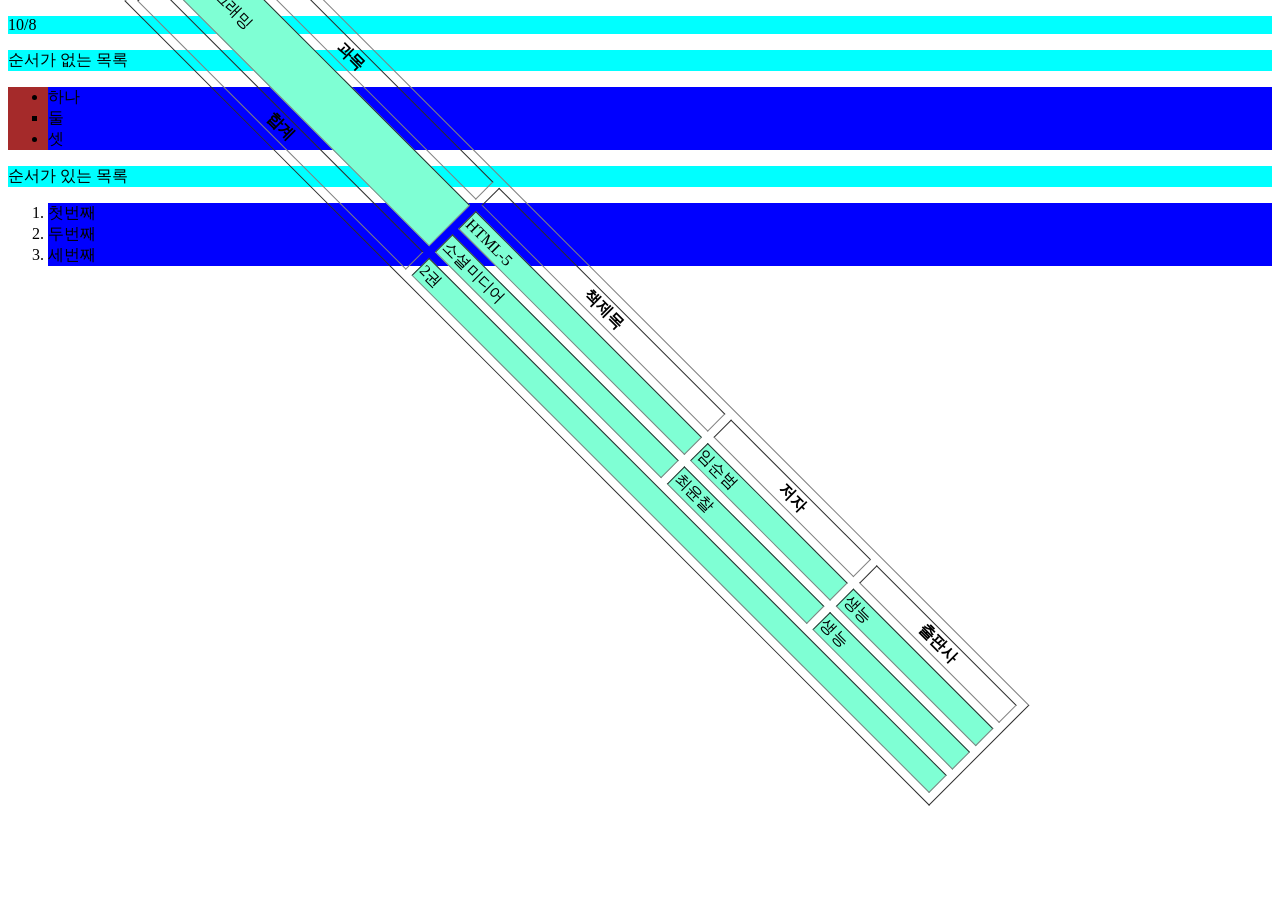
==== index.html @ 02bc5df5 "Initial commit" ====
<!DOCTYPE html>
<html>
    <head>
        <meta charset="UTF-8">
        <style type="text/css"> /*외부면 링크*/
            ul {list-style-position: outside;}/*앞으로 한칸*/
            li.usa {list-style-image: circle;}
            li.korea {list-style-type: square}
            #book {width:90%;min-width: 600px; border-spacing: 8px;
            transform: rotate(45deg);}
            p {background-color: aqua;}
            p:hover{background-color: yellow; transition: background-color 8s;}
            ul {background-color: brown;}
            li {background-color: blue;}
            td {background-color: aquamarine;}
        </style>
    </head>
    <body>
        <p>10/8</p>
        <p>순서가 없는 목록</p>
        <ul>
            <li class="usa">하나</li>
            <li class="korea">둘</li>
            <li class="usa">셋</li>
        </ul>
        <p>순서가 있는 목록</p>
        <ol>
            <li>첫번째</li>
            <li>두번째</li>
            <li>세번째</li>
        </ol>

        <table border="1" id="book"> <!--표, border 선굴기-->
            <tr><!--첫줄-->
                <th>과목</th>
                <th>책제목</th>
                <th>저자</th>
                <th>출판사</th>
            </tr>
            <tr> 
                <td rowspan="2">웹프로그래밍</td>
                <td>HTML-5</td>
                <td>임순범</td>
                <td>생능</td>
            </tr>
            <tr>
                <td>소셜미디어</td>
                <td>최윤찰</td>
                <td>생능</td>
            </tr>
            <tr>
                <th>합계</th>
                <td colspan="3">2권</td>
            </tr>
        </table>
    </body>
</html>
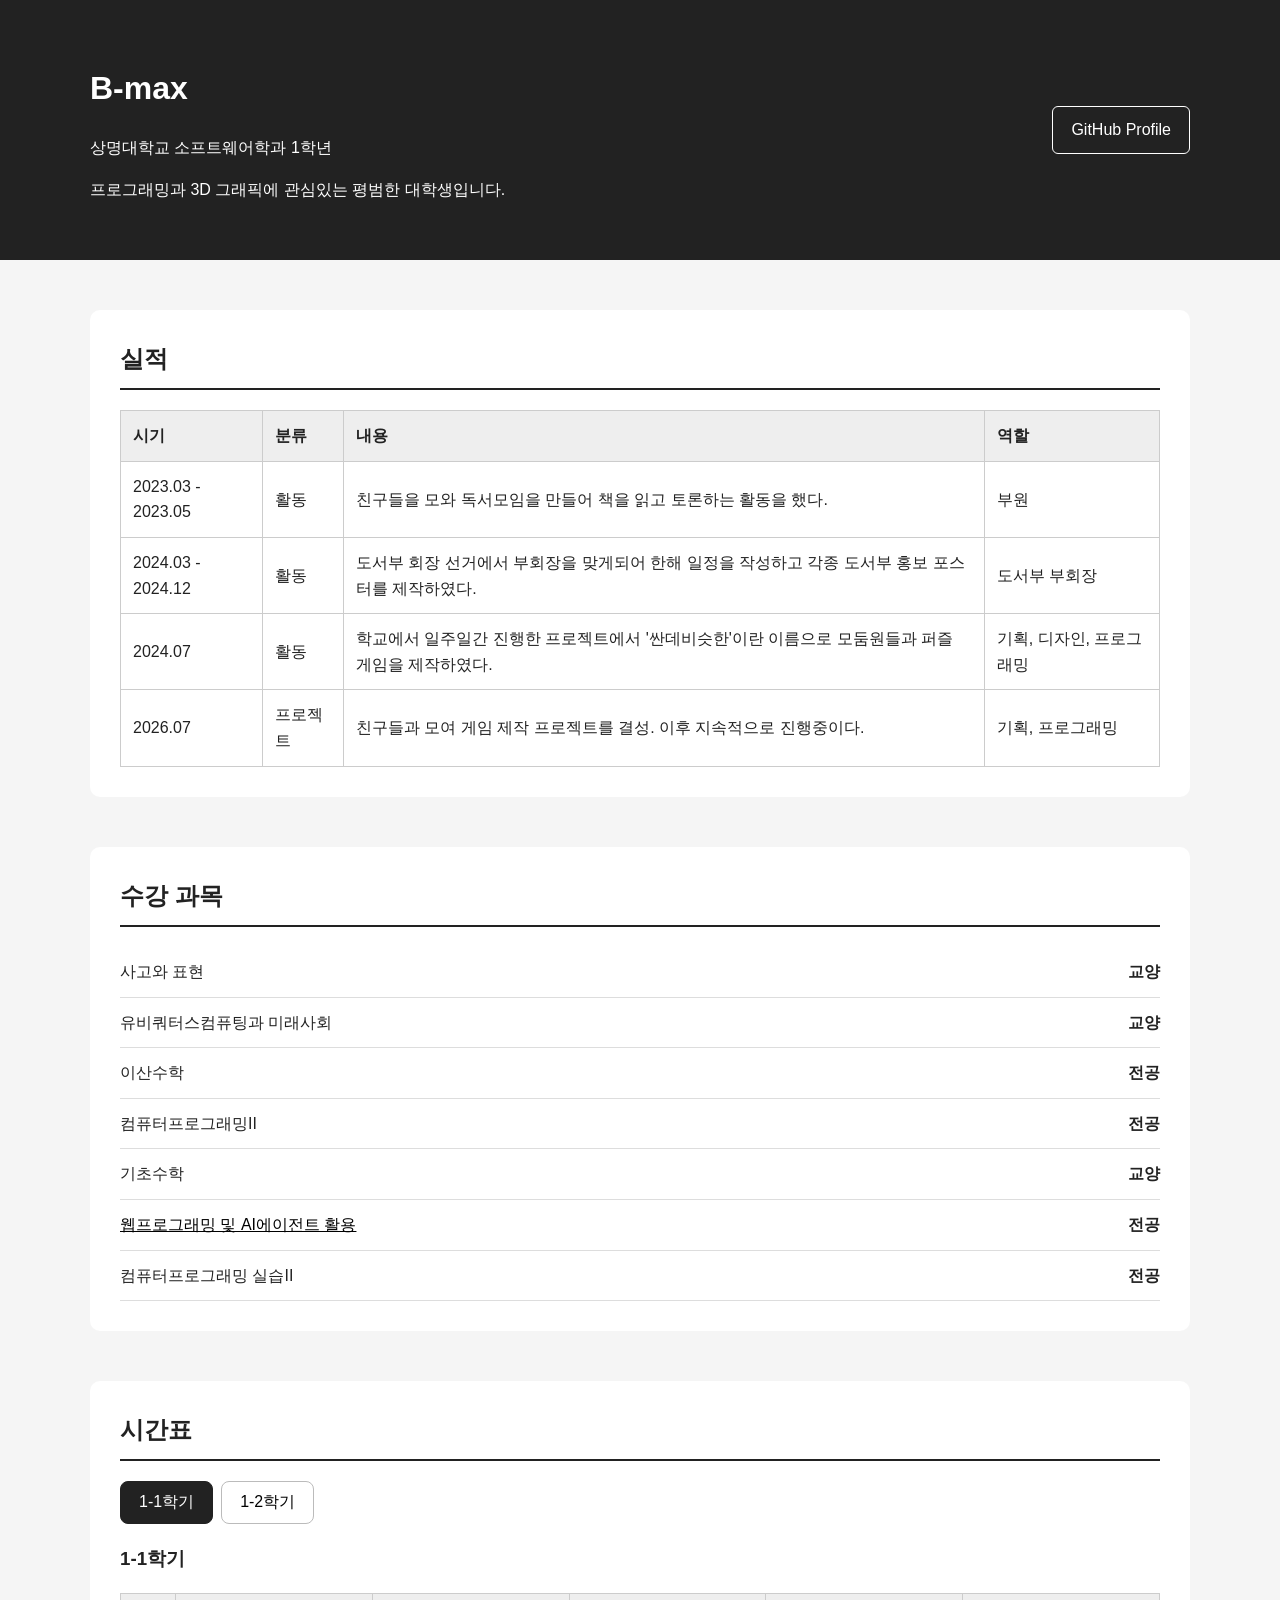
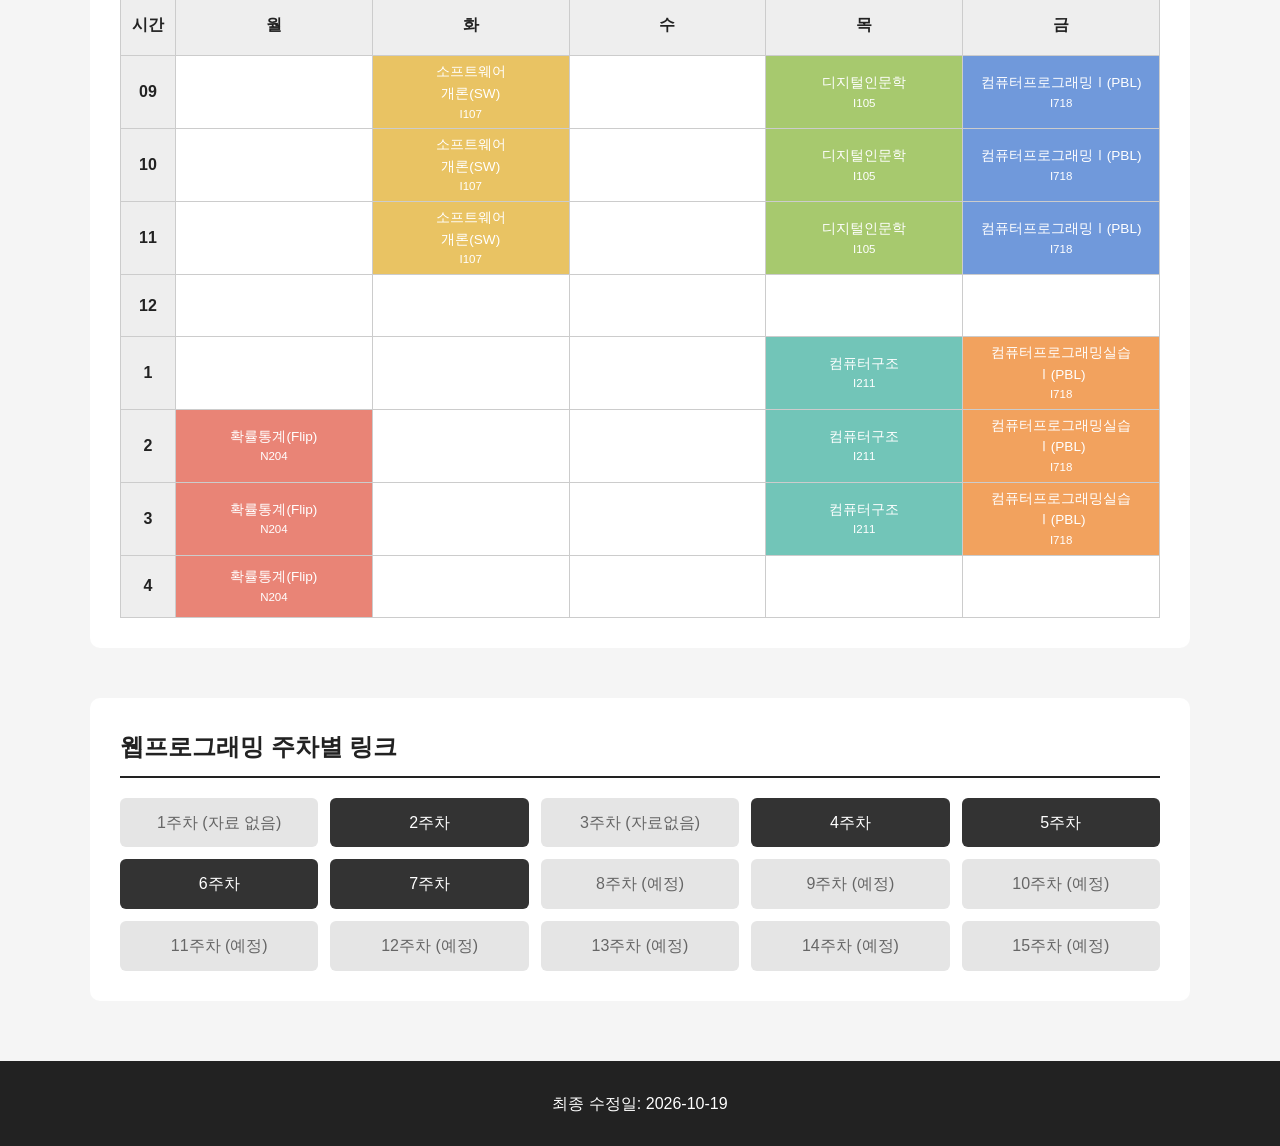
==== commit f706a28e: "Add personal resume page" ====
--- a/index.html
+++ b/index.html
@@ -1,57 +1,106 @@
 <!DOCTYPE html>
-<html>
-    <head>
-        <meta charset="UTF-8">
-        <style type="text/css"> /*외부면 링크*/
-            ul {list-style-position: outside;}/*앞으로 한칸*/
-            li.usa {list-style-image: circle;}
-            li.korea {list-style-type: square}
-            #book {width:90%;min-width: 600px; border-spacing: 8px;
-            transform: rotate(45deg);}
-            p {background-color: aqua;}
-            p:hover{background-color: yellow; transition: background-color 8s;}
-            ul {background-color: brown;}
-            li {background-color: blue;}
-            td {background-color: aquamarine;}
-        </style>
-    </head>
-    <body>
-        <p>10/8</p>
-        <p>순서가 없는 목록</p>
-        <ul>
-            <li class="usa">하나</li>
-            <li class="korea">둘</li>
-            <li class="usa">셋</li>
-        </ul>
-        <p>순서가 있는 목록</p>
-        <ol>
-            <li>첫번째</li>
-            <li>두번째</li>
-            <li>세번째</li>
-        </ol>
+<html lang="ko">
+<head>
+<meta charset="UTF-8">
+<meta name="viewport" content="width=device-width, initial-scale=1.0">
+<title>개인 이력서</title>
+<link rel="stylesheet" href="style.css">
+</head>
+<body>
+<header>
+  <div class="container header-content">
+    <div>
+      <h1>B-max</h1>
+      <p>상명대학교 소프트웨어학과 1학년</p>
+      <p>프로그래밍과 3D 그래픽에 관심있는 평범한 대학생입니다.</p>
+    </div>
+    <a class="github-link" href="https://github.com/b-max-cop" target="_blank" rel="noopener noreferrer">GitHub Profile</a>
+  </div>
+</header>
 
-        <table border="1" id="book"> <!--표, border 선굴기-->
-            <tr><!--첫줄-->
-                <th>과목</th>
-                <th>책제목</th>
-                <th>저자</th>
-                <th>출판사</th>
-            </tr>
-            <tr> 
-                <td rowspan="2">웹프로그래밍</td>
-                <td>HTML-5</td>
-                <td>임순범</td>
-                <td>생능</td>
-            </tr>
-            <tr>
-                <td>소셜미디어</td>
-                <td>최윤찰</td>
-                <td>생능</td>
-            </tr>
-            <tr>
-                <th>합계</th>
-                <td colspan="3">2권</td>
-            </tr>
-        </table>
-    </body>
-</html>+<main class="container">
+<section id="achievements">
+<h2>실적</h2>
+<table>
+<thead><tr><th>시기</th><th>분류</th><th>내용</th><th>역할</th></tr></thead>
+<tbody>
+<tr><td>2023.03 - 2023.05</td><td>활동</td><td>친구들을 모와 독서모임을 만들어 책을 읽고 토론하는 활동을 했다.</td><td>부원</td></tr>
+<tr><td>2024.03 - 2024.12</td><td>활동</td><td>도서부 회장 선거에서 부회장을 맞게되어 한해 일정을 작성하고 각종 도서부 홍보 포스터를 제작하였다.</td><td>도서부 부회장</td></tr>
+<tr><td>2024.07</td><td>활동</td><td>학교에서 일주일간 진행한 프로젝트에서 '싼데비슷한'이란 이름으로 모둠원들과 퍼즐 게임을 제작하였다.</td><td>기획, 디자인, 프로그래밍</td></tr>
+<tr><td>2026.07</td><td>프로젝트</td><td>친구들과 모여 게임 제작 프로젝트를 결성. 이후 지속적으로 진행중이다.</td><td>기획, 프로그래밍</td></tr>
+</tbody>
+</table>
+</section>
+
+<section id="courses">
+<h2>수강 과목</h2>
+<ul class="course-list">
+<li><span>사고와 표현</span><b>교양</b></li>
+<li><span>유비쿼터스컴퓨팅과 미래사회</span><b>교양</b></li>
+<li><span>이산수학</span><b>전공</b></li>
+<li><span>컴퓨터프로그래밍II</span><b>전공</b></li>
+<li><span>기초수학</span><b>교양</b></li>
+<li><a href="#weekly-practice">웹프로그래밍 및 AI에이전트 활용</a><b>전공</b></li>
+<li><span>컴퓨터프로그래밍 실습II</span><b>전공</b></li>
+</ul>
+</section>
+
+<section id="timetable">
+<h2>시간표</h2>
+<div class="semester-buttons">
+<button class="semester-button active" data-semester="first">1-1학기</button>
+<button class="semester-button" data-semester="second">1-2학기</button>
+</div>
+
+<div id="schedule-first" class="schedule-panel active">
+<h3>1-1학기</h3>
+<table class="schedule-table">
+<thead><tr><th>시간</th><th>월</th><th>화</th><th>수</th><th>목</th><th>금</th></tr></thead>
+<tbody>
+<tr><th>09</th><td></td><td class="yellow">소프트웨어<br>개론(SW)<small>I107</small></td><td></td><td class="lime">디지털인문학<small>I105</small></td><td class="blue">컴퓨터프로그래밍Ⅰ(PBL)<small>I718</small></td></tr>
+<tr><th>10</th><td></td><td class="yellow">소프트웨어<br>개론(SW)<small>I107</small></td><td></td><td class="lime">디지털인문학<small>I105</small></td><td class="blue">컴퓨터프로그래밍Ⅰ(PBL)<small>I718</small></td></tr>
+<tr><th>11</th><td></td><td class="yellow">소프트웨어<br>개론(SW)<small>I107</small></td><td></td><td class="lime">디지털인문학<small>I105</small></td><td class="blue">컴퓨터프로그래밍Ⅰ(PBL)<small>I718</small></td></tr>
+<tr><th>12</th><td></td><td></td><td></td><td></td><td></td></tr>
+<tr><th>1</th><td></td><td></td><td></td><td class="green">컴퓨터구조<small>I211</small></td><td class="orange">컴퓨터프로그래밍실습Ⅰ(PBL)<small>I718</small></td></tr>
+<tr><th>2</th><td class="red">확률통계(Flip)<small>N204</small></td><td></td><td></td><td class="green">컴퓨터구조<small>I211</small></td><td class="orange">컴퓨터프로그래밍실습Ⅰ(PBL)<small>I718</small></td></tr>
+<tr><th>3</th><td class="red">확률통계(Flip)<small>N204</small></td><td></td><td></td><td class="green">컴퓨터구조<small>I211</small></td><td class="orange">컴퓨터프로그래밍실습Ⅰ(PBL)<small>I718</small></td></tr>
+<tr><th>4</th><td class="red">확률통계(Flip)<small>N204</small></td><td></td><td></td><td></td><td></td></tr>
+</tbody>
+</table>
+</div>
+
+<div id="schedule-second" class="schedule-panel">
+<h3>1-2학기</h3>
+<table class="schedule-table">
+<thead><tr><th>시간</th><th>월</th><th>화</th><th>수</th><th>목</th><th>금</th></tr></thead>
+<tbody>
+<tr><th>9</th><td></td><td class="yellow">유비쿼터스<br>컴퓨팅과미래사회<small>I310</small></td><td></td><td class="green">컴퓨터프로그래밍Ⅱ(PBL)<small>I718</small></td><td></td></tr>
+<tr><th>10</th><td class="red">사고와표현<small>I305</small></td><td class="yellow">유비쿼터스<br>컴퓨팅과미래사회<small>I310</small></td><td></td><td class="green">컴퓨터프로그래밍Ⅱ(PBL)<small>I718</small></td><td></td></tr>
+<tr><th>11</th><td class="red">사고와표현<small>I305</small></td><td class="yellow">유비쿼터스<br>컴퓨팅과미래사회<small>I310</small></td><td></td><td class="green">컴퓨터프로그래밍Ⅱ(PBL)<small>I718</small></td><td></td></tr>
+<tr><th>12</th><td class="red">사고와표현<small>I305</small></td><td></td><td></td><td class="blue">기초수학<small>I208</small></td><td></td></tr>
+<tr><th>1</th><td></td><td class="lime">이산수학<small>I110</small></td><td></td><td class="blue">기초수학<small>I208</small></td><td class="purple">컴퓨터프로그래밍실습Ⅱ(PBL)<small>I718</small></td></tr>
+<tr><th>2</th><td></td><td class="lime">이산수학<small>I110</small></td><td></td><td class="blue">기초수학<small>I208</small></td><td class="purple">컴퓨터프로그래밍실습Ⅱ(PBL)<small>I718</small></td></tr>
+<tr><th>3</th><td></td><td class="lime">이산수학<small>I110</small></td><td></td><td class="orange">웹프로그래밍 및<br>AI에이전트 활용<small>I109</small></td><td class="purple">컴퓨터프로그래밍실습Ⅱ(PBL)<small>I718</small></td></tr>
+<tr><th>4</th><td></td><td></td><td></td><td class="orange">웹프로그래밍 및<br>AI에이전트 활용<small>I109</small></td><td></td></tr>
+<tr><th>5</th><td></td><td></td><td></td><td class="orange">웹프로그래밍 및<br>AI에이전트 활용<small>I109</small></td><td></td></tr>
+</tbody>
+</table>
+</div>
+</section>
+
+<section id="weekly-practice">
+<h2>웹프로그래밍 주차별 링크</h2>
+<ol class="week-list">
+<li><span>1주차 (자료 없음)</a></li><li><a href="week/DOC01.html">2주차</a></li><li><span>3주차 (자료없음)</a></li>
+<li><a href="week/DOC02.html">4주차</a></li><li><a href="week/DOC04.html">5주차</a></li><li><a href="week/DOC04.html">6주차</a></li>
+<li><a href="week/DOC05.html">7주차</a></li><li><span>8주차 (예정)</span></li><li><span>9주차 (예정)</span></li>
+<li><span>10주차 (예정)</span></li><li><span>11주차 (예정)</span></li><li><span>12주차 (예정)</span></li>
+<li><span>13주차 (예정)</span></li><li><span>14주차 (예정)</span></li><li><span>15주차 (예정)</span></li>
+</ol>
+</section>
+</main>
+
+<footer><div class="container">최종 수정일: 2026-10-19</div></footer>
+<script src="script.js"></script>
+</body>
+</html>
--- a/style.css
+++ b/style.css
@@ -0,0 +1,51 @@
+*{box-sizing:border-box}body{margin:0;font-family:Arial,"Noto Sans KR",sans-serif;line-height:1.6;color:#222;background:#f5f5f5}
+.container{width:min(1100px,calc(100% - 40px));margin:auto}
+
+header{background:#222;color:white}
+.header-content{min-height:260px;display:flex;align-items:center;justify-content:space-between;gap:40px}.profile h1{margin:0 0 8px;font-size:2.2rem}
+.profile p{margin:6px 0}
+.github-link {padding: 10px 18px;border: 1px solid white;border-radius: 6px;text-decoration: none;color: white;}
+.github-link:visited {color: white;}
+.github-link:hover,.github-link:focus {background-color: white;color: #222;text-decoration: none;}
+
+section{margin:50px 0;padding:30px;background:white;border-radius:10px}
+
+h2{margin-top:0;border-bottom:2px solid #222;padding-bottom:10px}
+
+table{width:100%;border-collapse:collapse}
+
+th,td{padding:12px;border:1px solid #ccc;text-align:left}
+
+th{background:#eee}.course-list{margin:0;padding:0;list-style:none}
+
+.course-list li{display:flex;justify-content:space-between;padding:12px 0;border-bottom:1px solid #ddd}
+.course-list a{text-decoration:underline; color:black}
+
+.semester-buttons{display:flex;gap:8px;margin-bottom:20px}
+.semester-button{padding:10px 18px;border:1px solid #bbb;border-radius:8px;background:white;font-size:1rem;cursor:pointer}
+.semester-button.active{background:#222;color:white;border-color:#222}
+
+.schedule-panel{display:none}.schedule-panel.active{display:block}
+.schedule-table{table-layout:fixed;min-width:720px}
+.schedule-table th,.schedule-table td{height:62px;padding:5px;text-align:center;vertical-align:middle}
+.schedule-table th:first-child{width:55px}
+.schedule-table td{font-size:.85rem}
+.schedule-table small{display:block;font-size:.72rem}
+
+.red{background:#e98476;color:white}
+.yellow{background:#e9c363;color:white}
+.green{background:#72c5b8;color:white}
+.blue{background:#7099db;color:white}
+.lime{background:#a7c96e;color:white}
+.purple{background:#9778d8;color:white}
+.orange{background:#f2a25e;color:white}
+
+.week-list{display:grid;grid-template-columns:repeat(5,1fr);gap:12px;margin:0;padding:0;list-style:none}
+.week-list a,.week-list span{display:block;padding:12px;text-align:center;border-radius:6px}
+.week-list a{color:white;background:#333;text-decoration:none}
+.week-list span{color:#666;background:#e5e5e5}
+
+footer{margin-top:60px;padding:30px 0;background:#222;color:white;text-align:center}
+@media(max-width:700px){.header-content{padding:40px 0;flex-direction:column;align-items:flex-start}
+.week-list{grid-template-columns:repeat(2,1fr)}
+section{padding:20px}}
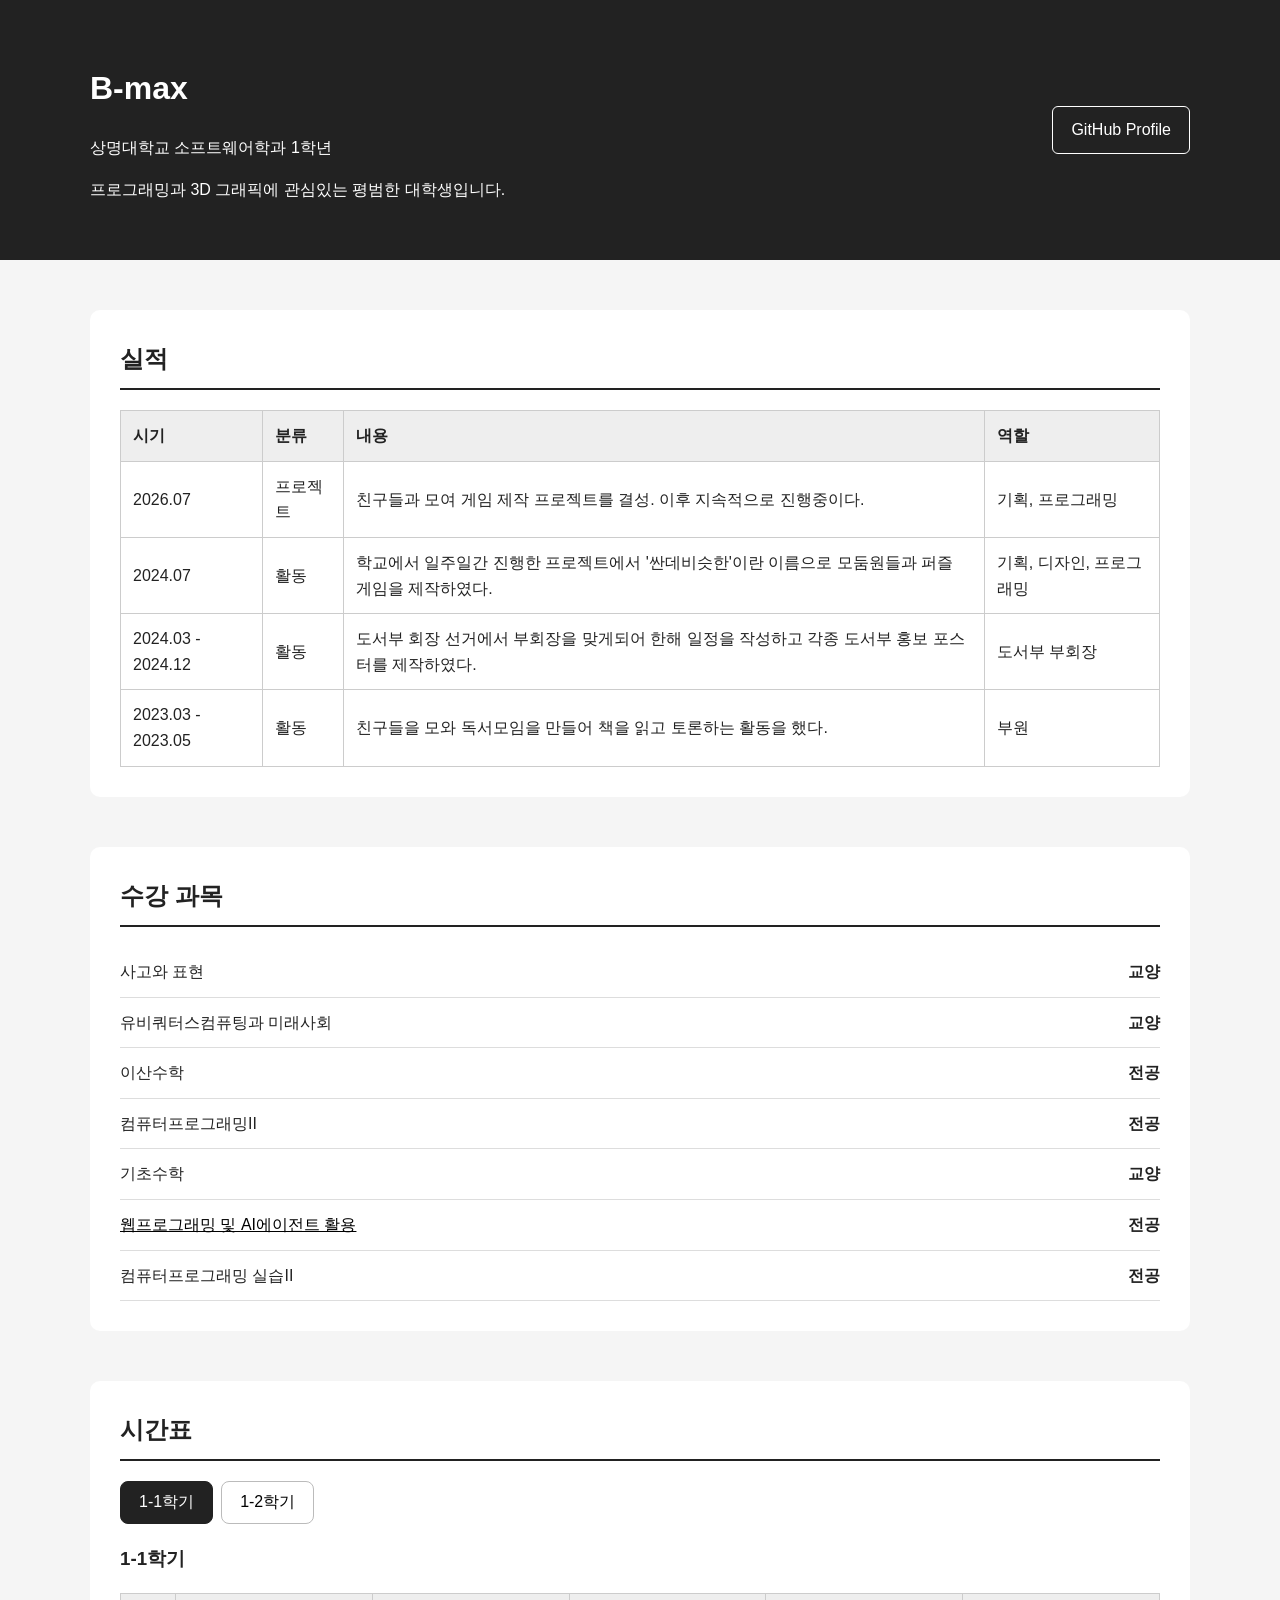
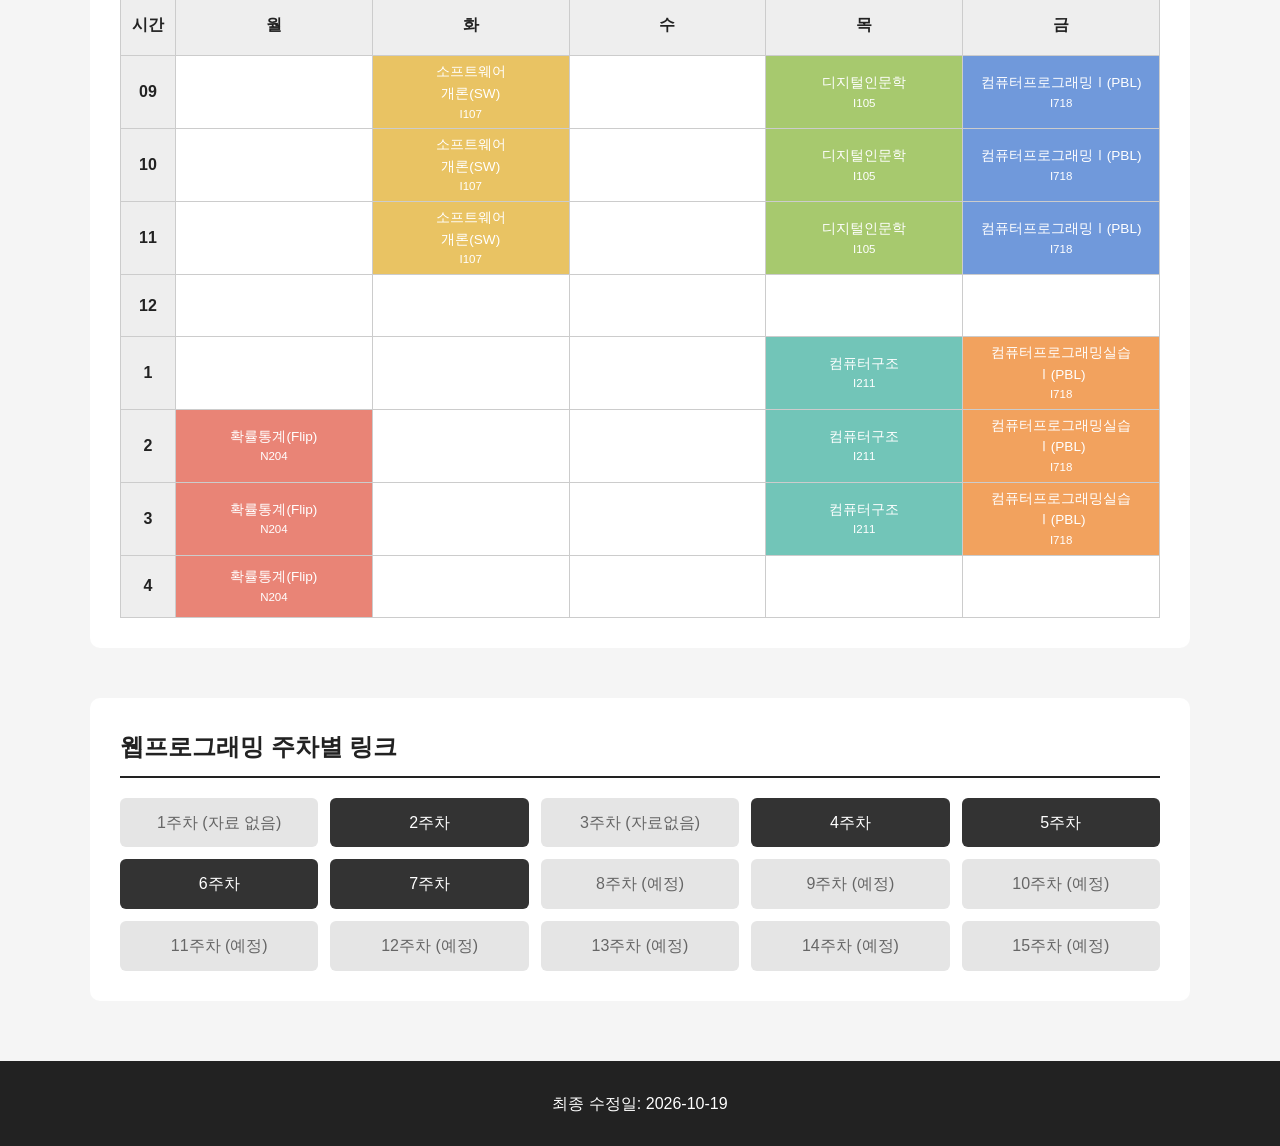
==== commit f0c8913a: "Initial commit" ====
--- a/index.html
+++ b/index.html
@@ -24,10 +24,10 @@
 <table>
 <thead><tr><th>시기</th><th>분류</th><th>내용</th><th>역할</th></tr></thead>
 <tbody>
+<tr><td>2026.07</td><td>프로젝트</td><td>친구들과 모여 게임 제작 프로젝트를 결성. 이후 지속적으로 진행중이다.</td><td>기획, 프로그래밍</td></tr>
+<tr><td>2024.07</td><td>활동</td><td>학교에서 일주일간 진행한 프로젝트에서 '싼데비슷한'이란 이름으로 모둠원들과 퍼즐 게임을 제작하였다.</td><td>기획, 디자인, 프로그래밍</td></tr>
+<tr><td>2024.03 - 2024.12</td><td>활동</td><td>도서부 회장 선거에서 부회장을 맞게되어 한해 일정을 작성하고 각종 도서부 홍보 포스터를 제작하였다.</td><td>도서부 부회장</td></tr>
 <tr><td>2023.03 - 2023.05</td><td>활동</td><td>친구들을 모와 독서모임을 만들어 책을 읽고 토론하는 활동을 했다.</td><td>부원</td></tr>
-<tr><td>2024.03 - 2024.12</td><td>활동</td><td>도서부 회장 선거에서 부회장을 맞게되어 한해 일정을 작성하고 각종 도서부 홍보 포스터를 제작하였다.</td><td>도서부 부회장</td></tr>
-<tr><td>2024.07</td><td>활동</td><td>학교에서 일주일간 진행한 프로젝트에서 '싼데비슷한'이란 이름으로 모둠원들과 퍼즐 게임을 제작하였다.</td><td>기획, 디자인, 프로그래밍</td></tr>
-<tr><td>2026.07</td><td>프로젝트</td><td>친구들과 모여 게임 제작 프로젝트를 결성. 이후 지속적으로 진행중이다.</td><td>기획, 프로그래밍</td></tr>
 </tbody>
 </table>
 </section>
@@ -91,7 +91,7 @@
 <section id="weekly-practice">
 <h2>웹프로그래밍 주차별 링크</h2>
 <ol class="week-list">
-<li><span>1주차 (자료 없음)</a></li><li><a href="week/DOC01.html">2주차</a></li><li><span>3주차 (자료없음)</a></li>
+<li><span>1주차 (자료 없음)</span></li><li><a href="week/DOC01.html">2주차</a></li><li><span>3주차 (자료없음)</span></li>
 <li><a href="week/DOC02.html">4주차</a></li><li><a href="week/DOC04.html">5주차</a></li><li><a href="week/DOC04.html">6주차</a></li>
 <li><a href="week/DOC05.html">7주차</a></li><li><span>8주차 (예정)</span></li><li><span>9주차 (예정)</span></li>
 <li><span>10주차 (예정)</span></li><li><span>11주차 (예정)</span></li><li><span>12주차 (예정)</span></li>
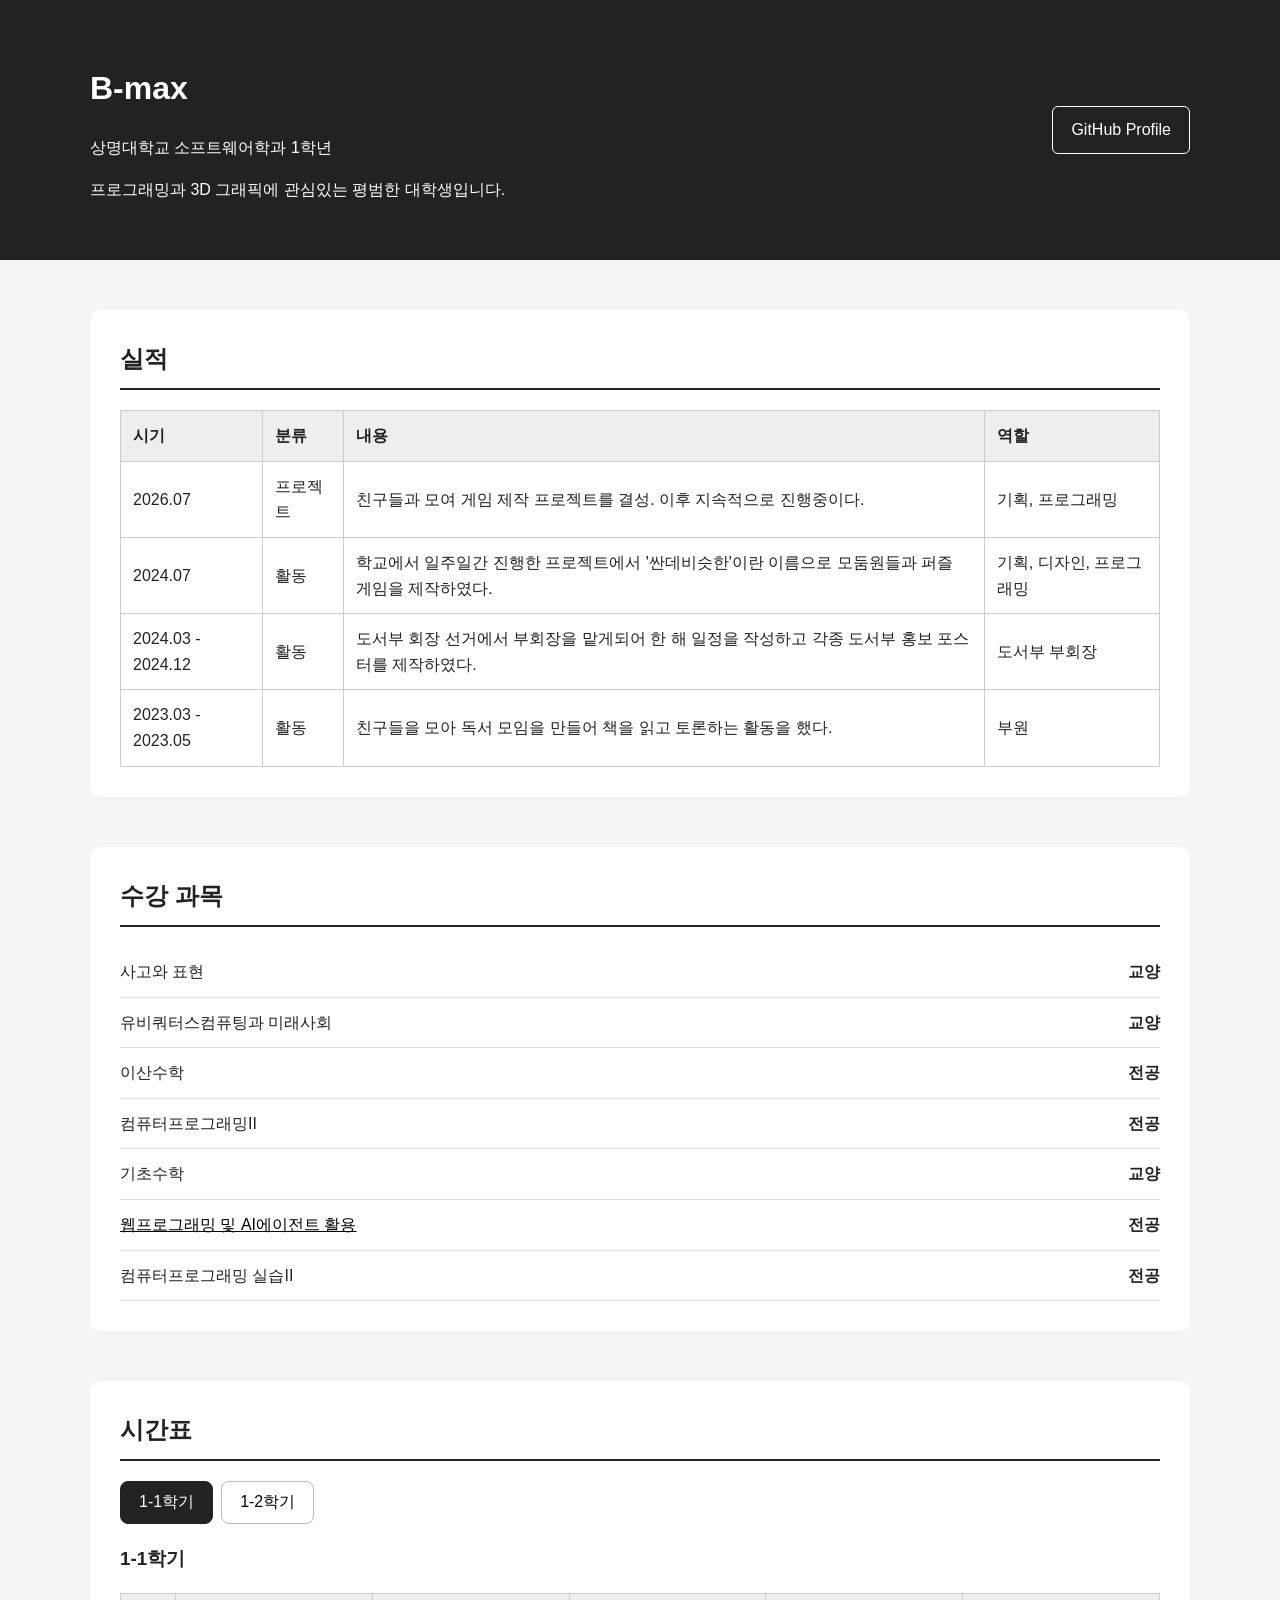
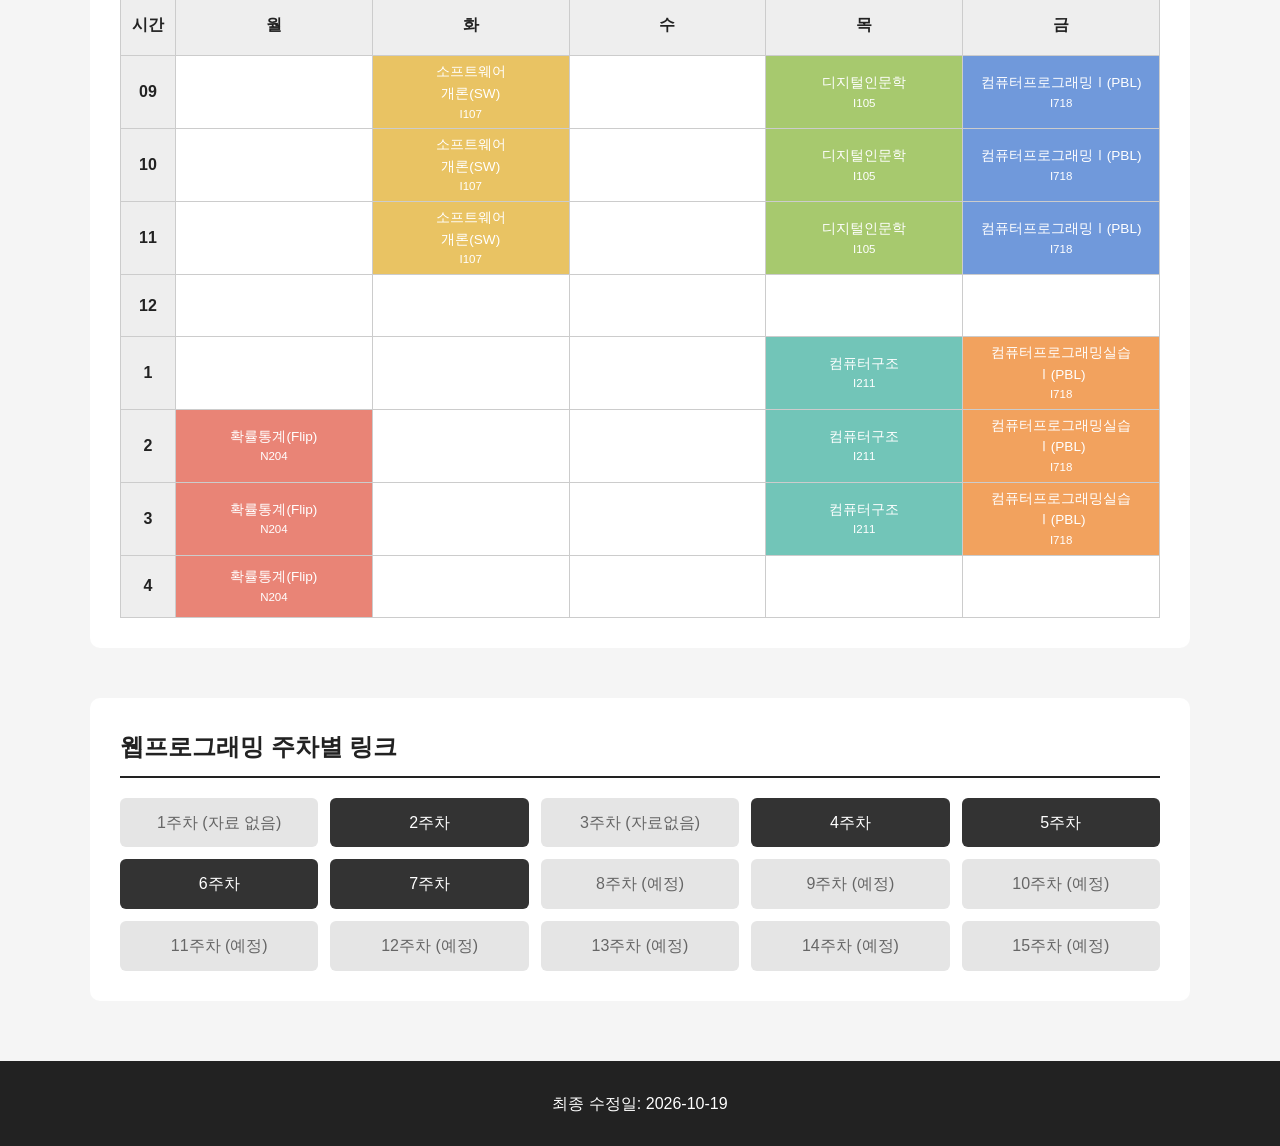
==== commit d777c5d2: "Initial commit" ====
--- a/index.html
+++ b/index.html
@@ -26,8 +26,8 @@
 <tbody>
 <tr><td>2026.07</td><td>프로젝트</td><td>친구들과 모여 게임 제작 프로젝트를 결성. 이후 지속적으로 진행중이다.</td><td>기획, 프로그래밍</td></tr>
 <tr><td>2024.07</td><td>활동</td><td>학교에서 일주일간 진행한 프로젝트에서 '싼데비슷한'이란 이름으로 모둠원들과 퍼즐 게임을 제작하였다.</td><td>기획, 디자인, 프로그래밍</td></tr>
-<tr><td>2024.03 - 2024.12</td><td>활동</td><td>도서부 회장 선거에서 부회장을 맞게되어 한해 일정을 작성하고 각종 도서부 홍보 포스터를 제작하였다.</td><td>도서부 부회장</td></tr>
-<tr><td>2023.03 - 2023.05</td><td>활동</td><td>친구들을 모와 독서모임을 만들어 책을 읽고 토론하는 활동을 했다.</td><td>부원</td></tr>
+<tr><td>2024.03 - 2024.12</td><td>활동</td><td>도서부 회장 선거에서 부회장을 맡게되어 한 해 일정을 작성하고 각종 도서부 홍보 포스터를 제작하였다.</td><td>도서부 부회장</td></tr>
+<tr><td>2023.03 - 2023.05</td><td>활동</td><td>친구들을 모아 독서 모임을 만들어 책을 읽고 토론하는 활동을 했다.</td><td>부원</td></tr>
 </tbody>
 </table>
 </section>
